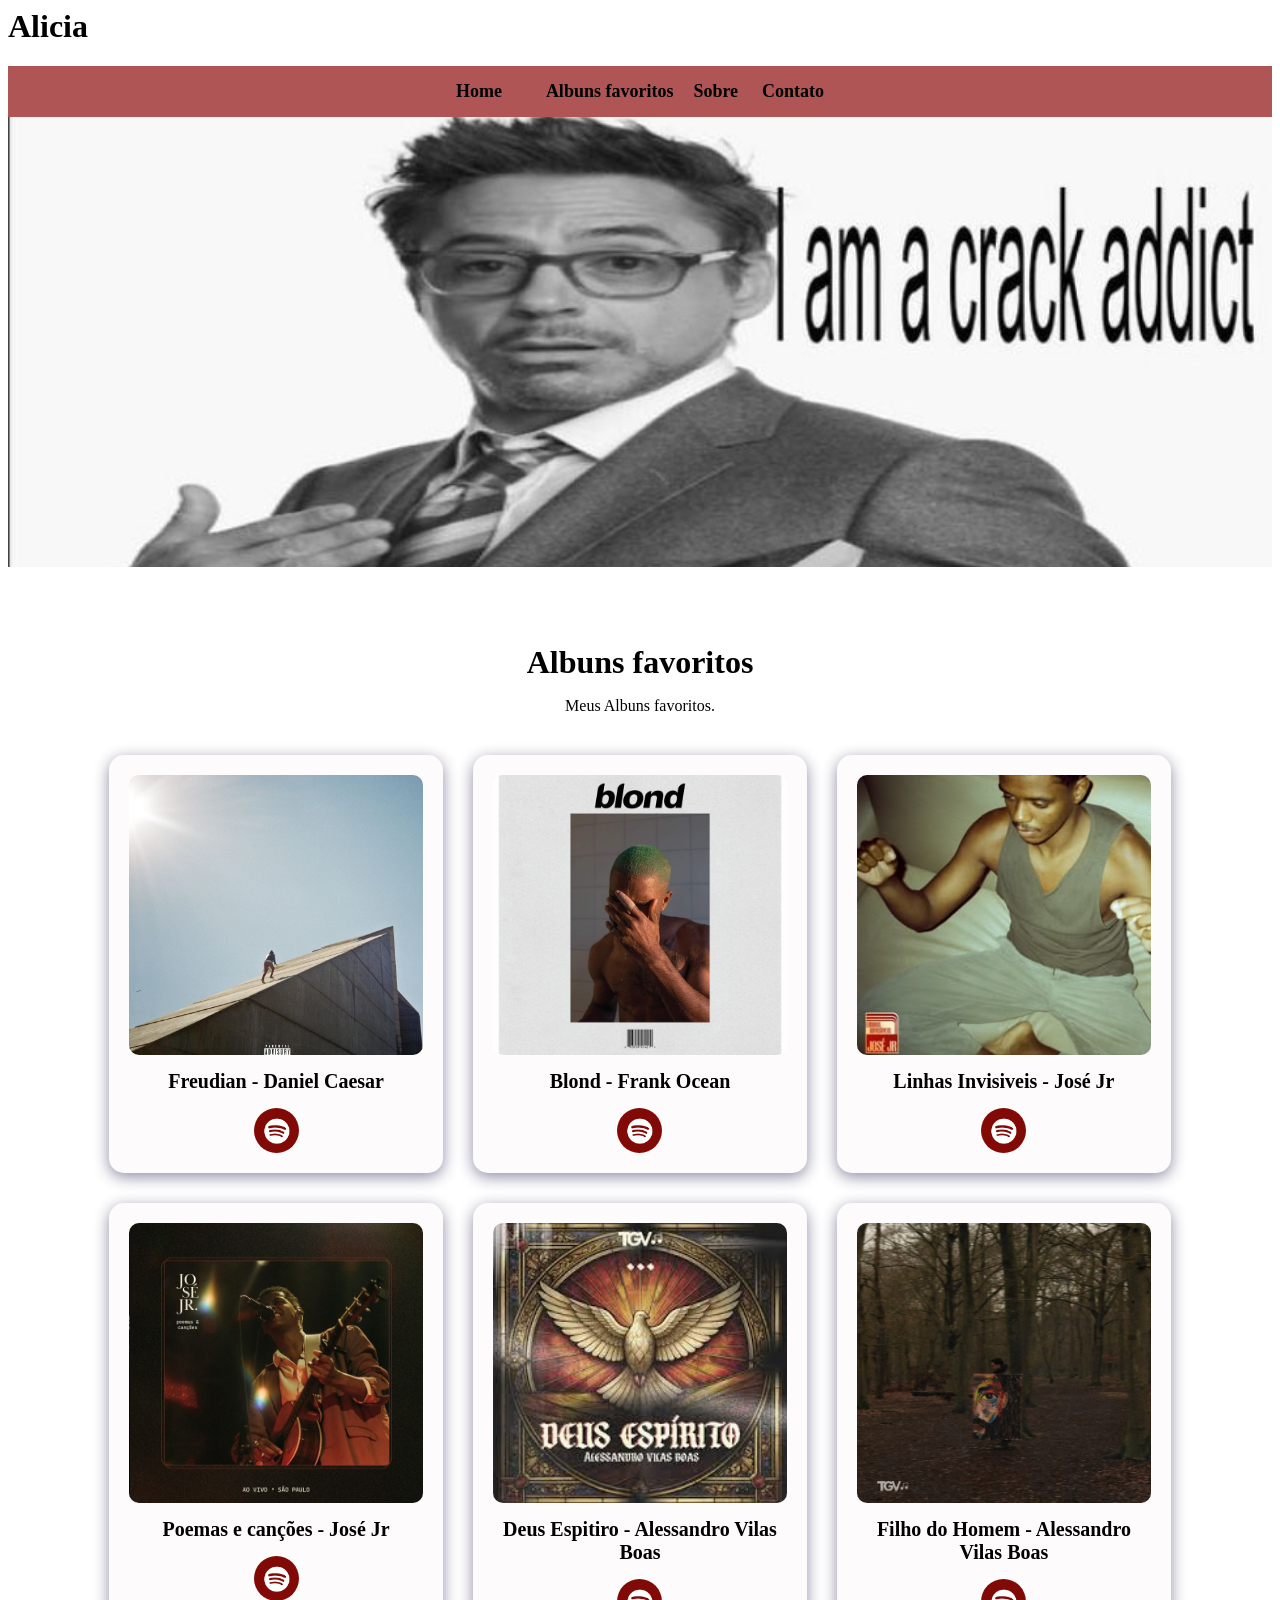
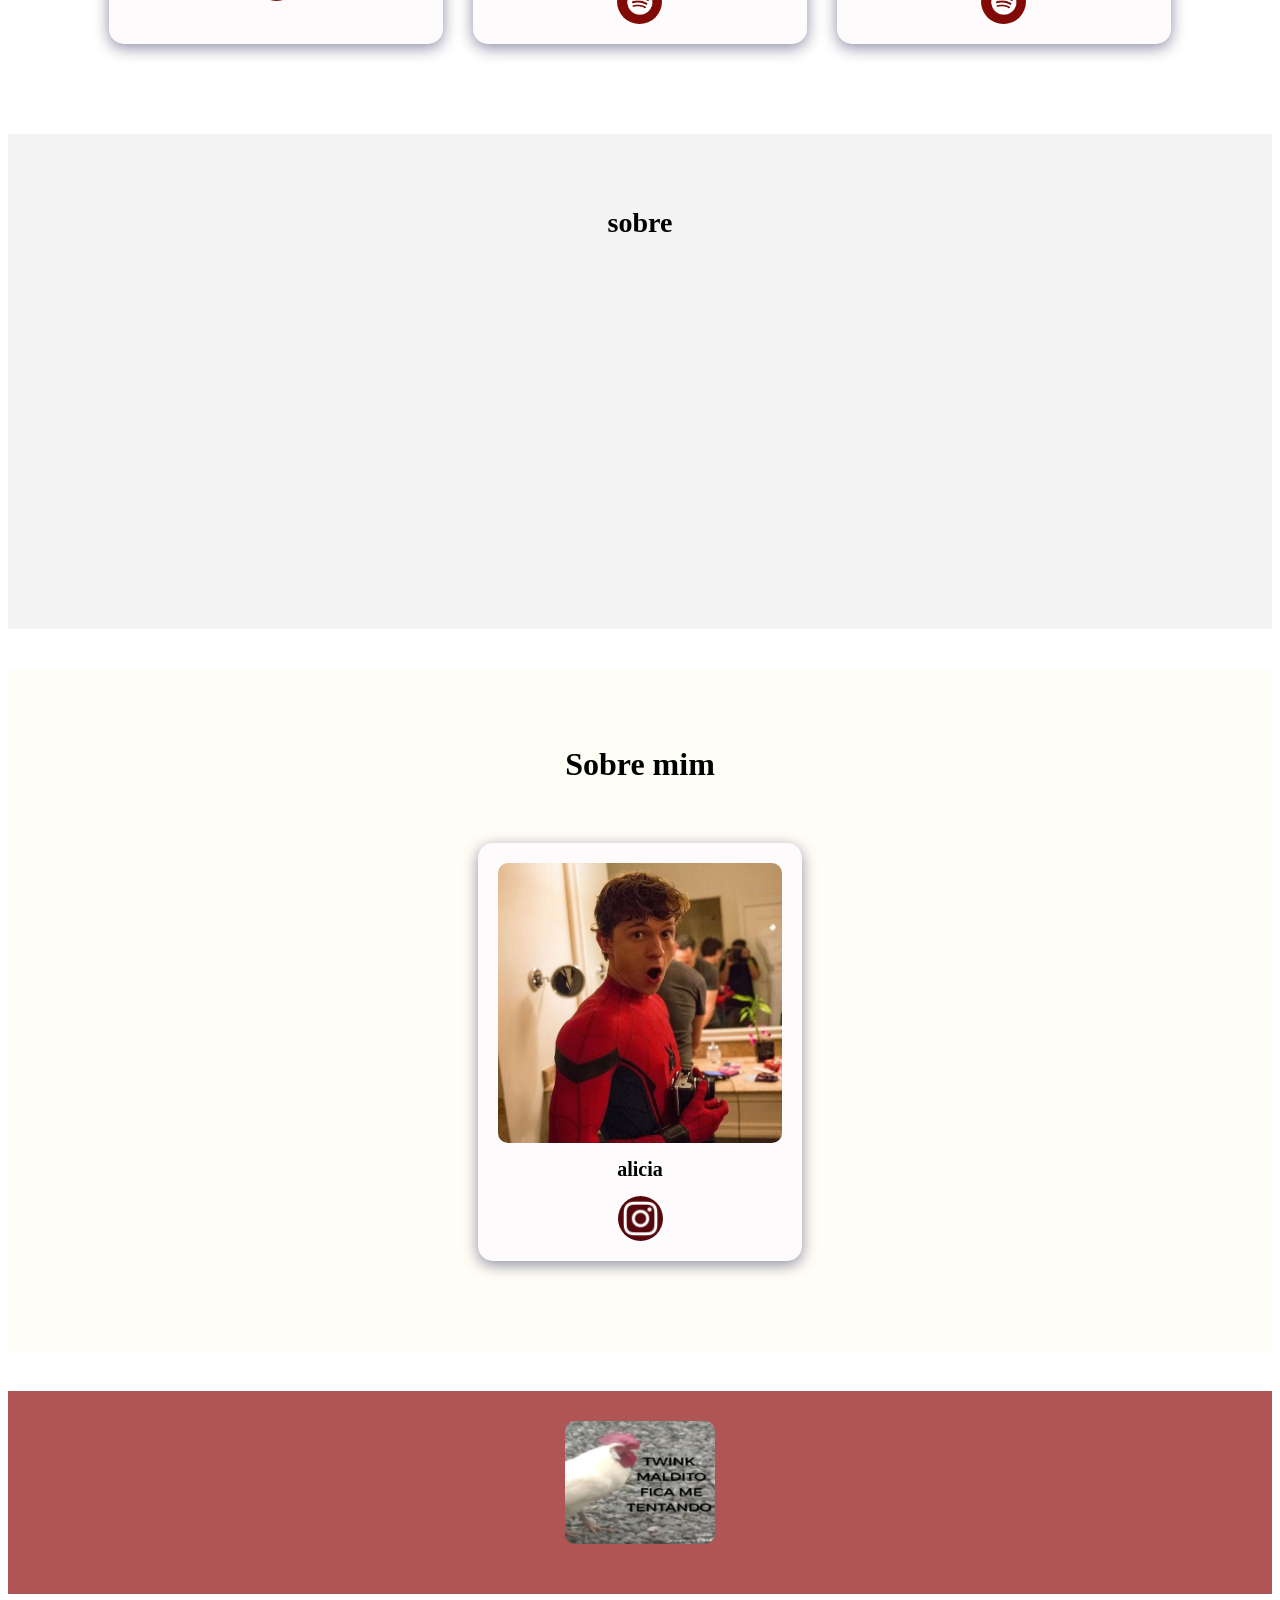
==== index.html @ a222ed8a "Add files via upload" ====
<html lang="pt-br">
<head>
<meta charset="UTF-8">

<meta name="viewport" content="width=device-width, initial-scale=1.0">

<title>Pagina Pessoal</title>
<link rel="stylesheet" href="style.css">
</head>

<body>

<!-- CABEÇALHO -->
<header class="cabecalho-itens">



    <h1 class="titulo_site">Alicia</h1>

    <div class="sociais">
      
    </div>

</header>


<!-- MENU DE NAVEGAÇÃO -->
<nav class="menu-navegacao">
    <ul>
        <li><a href="index.html">Home</a></li>
        <li><a href="albums.html">Albuns favoritos</a></li
        <li><a href="sobre.html">Sobre</a></li>
        <li><a href="contato.html">Contato</a></li>
    </ul>
</nav>


<!-- BANNER -->
<section class="banner1" id="inicio">

    <img class="escola-image" src="tonny.jpg" alt="Banner da Escola">

</section>


<!-- SEÇÃO FILMES -->
<section class="estudante" id="personagens">

    <h1 class="estudante_titulo">Albuns favoritos</h1>

    <p>Meus Albuns favoritos.</p>

    <div class="estudantes_todos">

        <!-- FILME 1 -->
        <div class="estudante-div">

            <img class="estudante-imagem" src="freudian.jpg"
            alt="Kai Smith-Ninjago">

            <h3 class="estudante-nome">Freudian - Daniel Caesar</h3>

            <a href="https://open.spotify.com/intl-pt/album/4E1XUBMTpLO7GpBzUo65Jp?si=m-5Ad_w6R-KQCstLqQDUKQ">
                <img class="estudante-icone" src="spotify.jpg"
                alt="Link para o filme">
            </a>

        </div>


        <!-- FILME 2 -->
        <div class="estudante-div">

            <img class="estudante-imagem" src="blond.jpg"
            alt="Spider Man 2012">

            <h3 class="estudante-nome">Blond - Frank Ocean</h3>

            <a href="https://open.spotify.com/intl-pt/album/3mH6qwIy9crq0I9YQbOuDf?si=lagMJSZDRaGm-bWZTb143w">
                <img class="estudante-icone" src="spotify.jpg"
                alt="Link para o filme">
            </a>

        </div>


        <!-- FILME 3 -->
        <div class="estudante-div">

            <img class="estudante-imagem" src="linhas.invisiveis.jpg"
            alt="maka albarn">

            <h3 class="estudante-nome">Linhas Invisiveis - José Jr</h3>

            <a href="https://open.spotify.com/intl-pt/album/1lWGSHPcrI25mWXbdVgjYH?si=IkUDzQogQUapWYHhggf0xg">
                <img class="estudante-icone" src="spotify.jpg"
                alt="Link para a personagem">
            </a>

        </div>


        <!-- FILME 4 -->
        <div class="estudante-div">

            <img class="estudante-imagem" src="poemas e cançoes.png"
            alt="Coraline">

            <h3 class="estudante-nome">Poemas e canções - José Jr</h3>

            <a href="https://open.spotify.com/intl-pt/album/5moqvRtU4eEuAN106rOLYd?si=L_GnxnhCTcyrNtCUz629WA">
                <img class="estudante-icone" src="spotify.jpg"
                alt="Link para o personagem">
            </a>

        </div>


        <!-- FILME 5 -->
        <div class="estudante-div">

            <img class="estudante-imagem" src="images.jpeg"
            alt="Piratas do Caribe">

            <h3 class="estudante-nome">Deus Espitiro - Alessandro Vilas Boas</h3>

            <a href="https://open.spotify.com/intl-pt/album/538miPnCP8MFBx9YgVoMnM?si=lz-jSGSRRkCXgTEt18aLiQ">
                <img class="estudante-icone" src="spotify.jpg"
                alt="Link para o filme">
            </a>

        </div>


        <!-- FILME 6 -->
        <div class="estudante-div">

            <img class="estudante-imagem" src="Deusdepaz.jpg"
            alt="Valente">

            <h3 class="estudante-nome">Filho do Homem - Alessandro Vilas Boas</h3>

            <a href="https://open.spotify.com/intl-pt/album/6Jpo32Eydd58JyX8HzA0b1?si=EepWbcQ2R8Gc-hyE-u4Zsw">
                <img class="estudante-icone" src="spotify.jpg"
                alt="Link para o filme">
            </a>

        </div>

    </div>

</section>


<!-- VÍDEO -->
<section class="container-video">

    <h2 class="titulo-video">sobre</h2>

    <iframe
    width="560"
    height="315"
    src="https://www.youtube.com/embed/6SiTeQzFNY0"
    title="YouTube video player"
    frameborder="0"
    allow="accelerometer; autoplay; clipboard-write; encrypted-media; gyroscope; picture-in-picture; web-share"
    referrerpolicy="strict-origin-when-cross-origin"
    allowfullscreen>
</iframe>

</section>


<!-- SEÇÃO SOBRE -->
<section class="estudante" id="sobre" style="display: flex; flex-direction: column; align-items: center; justify-content: center; text-align: center; margin: 40px auto;">

    <h1 class="estudante_titulo" style="margin-bottom: 20px;">Sobre mim</h1>

    <div class="estudantes_todos" style="display: flex; justify-content: center; width: 100%;">

        <div class="estudante-div">

            <img class="estudante-imagem" src="tom.jpg" alt="lilica">

            <h3 class="estudante-nome">alicia</h3>

            <a href="https://www.instagram.com/aliciaxrt_?igsi=d2F4dWgxZmQ2b3My">
                <img class="estudante-icone" src="inta.jpg" alt="Instagram">
            </a>

        </div>

    </div>


</section>


<!-- RODAPÉ -->
<footer class="escola" id="contato">

    <img class="logo_rodape" src="twink.jpg"
    alt="Logo da Escola">

    <h2 class="escola-título">
        <a class="link" href=""></a>
    </h2>

    <p></p>

</footer>

</body>
</html>
---- style.css ----
.menu-navegacao {
    background-color: #af5555;
    padding: 15px;
    text-align: center;
}

.menu-navegacao ul {
    list-style: none;
    margin: 0;
    padding: 0;
}

.menu-navegacao li {
    display: inline-block;
    margin: 0 20px;
}

.menu-navegacao a {
    color: rgb(0, 0, 0);
    text-decoration: none;
    font-size: 18px;
    font-weight: bold;
    transition: 0.3s;
}

.menu-navegacao a:hover {
    color: #fffde9;
}



.banner1 {
    width: 100%;
    text-align: center;
    overflow: hidden;
}

.banner1 img {
    width: 100%;
    max-height: 450px;
    object-fit: cover;
}


.estudante {
    padding: 50px 8%;
    text-align: center;
}

.estudante_titulo {
    font-size: 32px;
    margin-bottom: 10px;
}


/* Grade dos filmes */

.estudantes_todos {
    display: grid;
    grid-template-columns: repeat(3, 1fr);
    gap: 30px;
    max-width: 1100px;
    margin: 40px auto;
}



.estudante-div {
    background-color: #fdfbfb;
    border-radius: 15px;
    padding: 20px;
    box-shadow: 0 4px 15px rgba(20, 14, 66, 0.473);
    transition: 0.3s;
}

.estudante-div:hover {
    transform: translateY(-8px);
    box-shadow: 0 8px 20px rgba(14, 21, 54, 0.603);
}


.estudante-imagem {
    width: 100%;
    height: 280px;
    object-fit: cover;
    border-radius: 10px;
}



.estudante-nome {
    font-size: 20px;
    margin: 15px 0;
}


/* Ícone/link */

.estudante-icone {
    width: 45px;
    height: 45px;
    object-fit: cover;
    border-radius: 50%;
    transition: 0.3s;
}

.estudante-icone:hover {
    transform: scale(1.15);
}

.container-video {
    padding: 50px 20px;
    text-align: center;
    background-color: #f3f3f3;
}

.titulo-video {
    font-size: 28px;
    margin-bottom: 25px;
}

.container-video iframe {
    max-width: 100%;
    border-radius: 15px;
}


/* =========================================
   SEÇÃO SOBRE
========================================= */

#sobre {
    background-color: #fffef6;
}


/* =========================================
   RODAPÉ
========================================= */

.escola {
    text-align: center;
    padding: 30px;
    background-color: #af5555;
    color: rgb(174, 83, 83);
}

.logo_rodape {
    max-width: 150px;
    border-radius: 10px;
}


/* =========================================
   RESPONSIVIDADE
   Para celulares
========================================= */

@media (max-width: 800px) {

    .estudantes_todos {
        grid-template-columns: repeat(2, 1fr);
    }

    .menu-navegacao li {
        margin: 8px;
    }

}


@media (max-width: 500px) {

    .estudantes_todos {
        grid-template-columns: 1fr;
    }

    .menu-navegacao li {
        display: block;
        margin: 12px;
    }

    .estudante {
        padding: 40px 20px;
    }

}
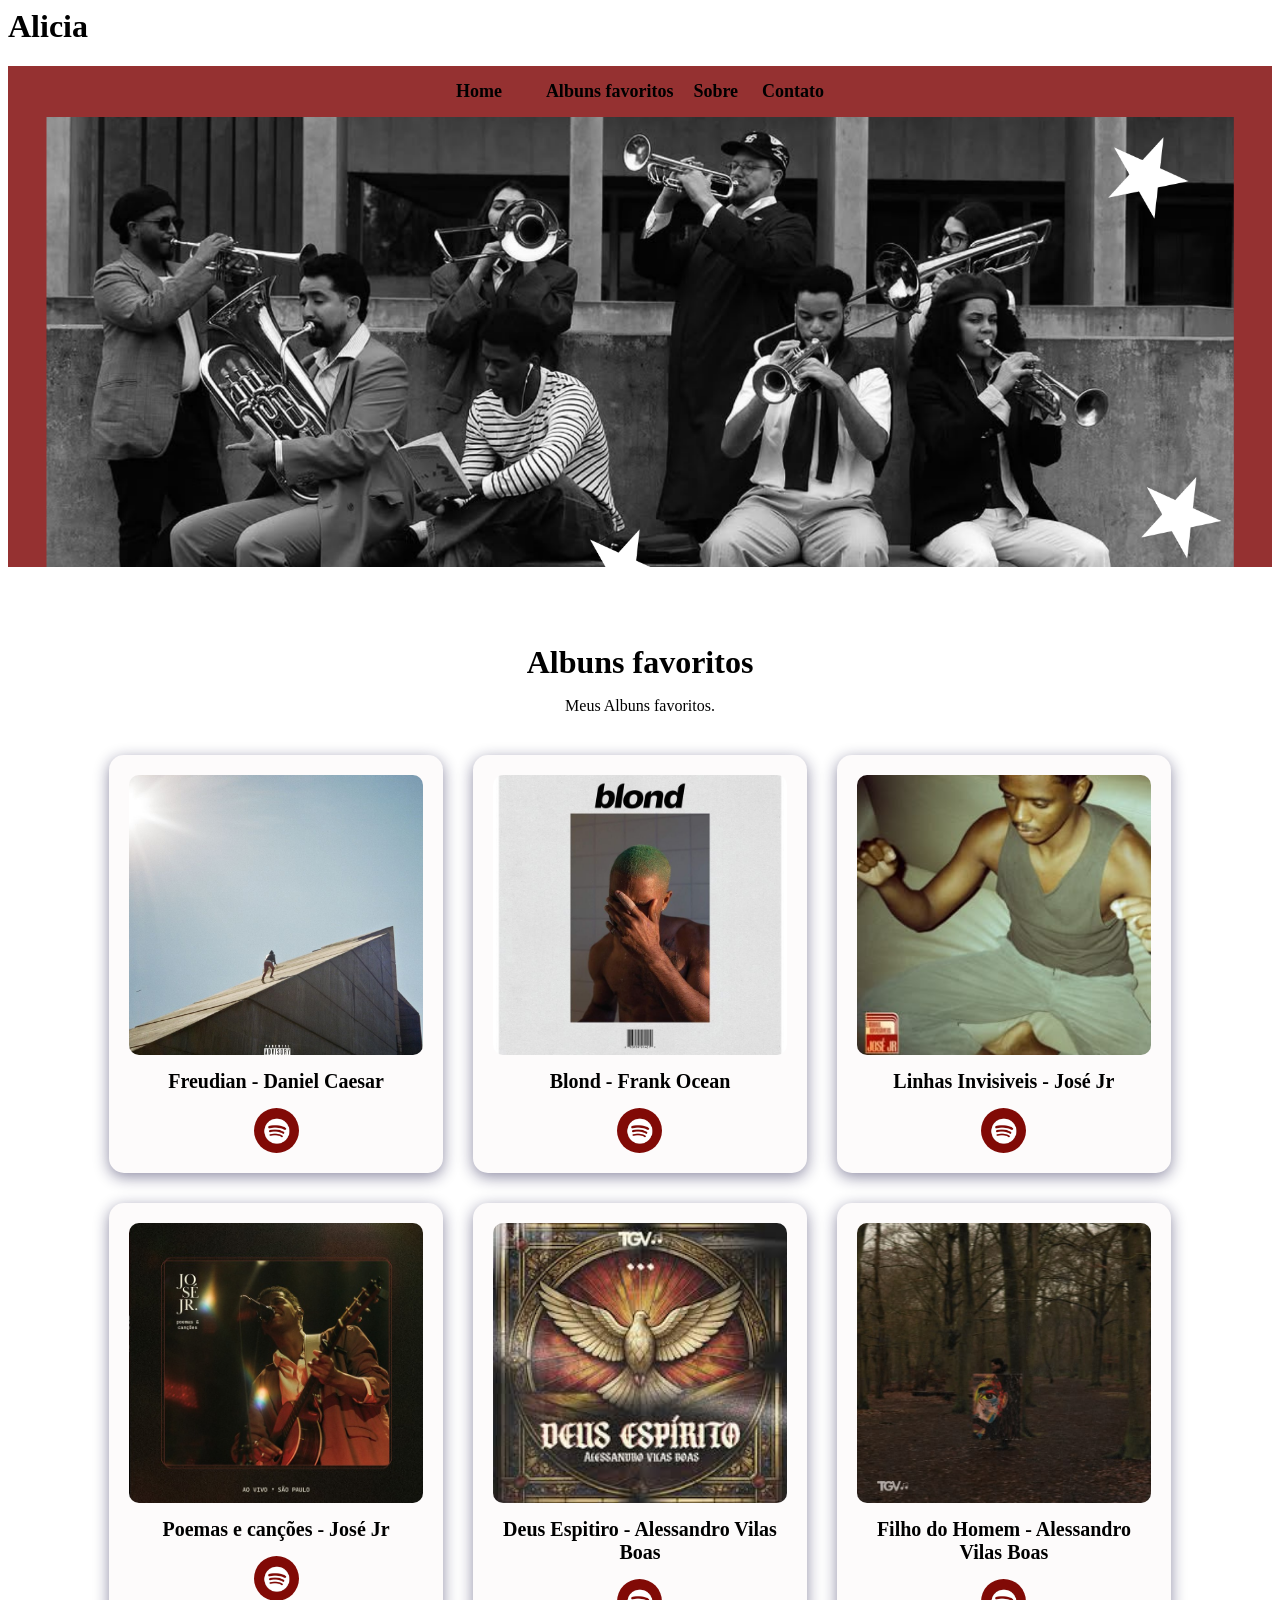
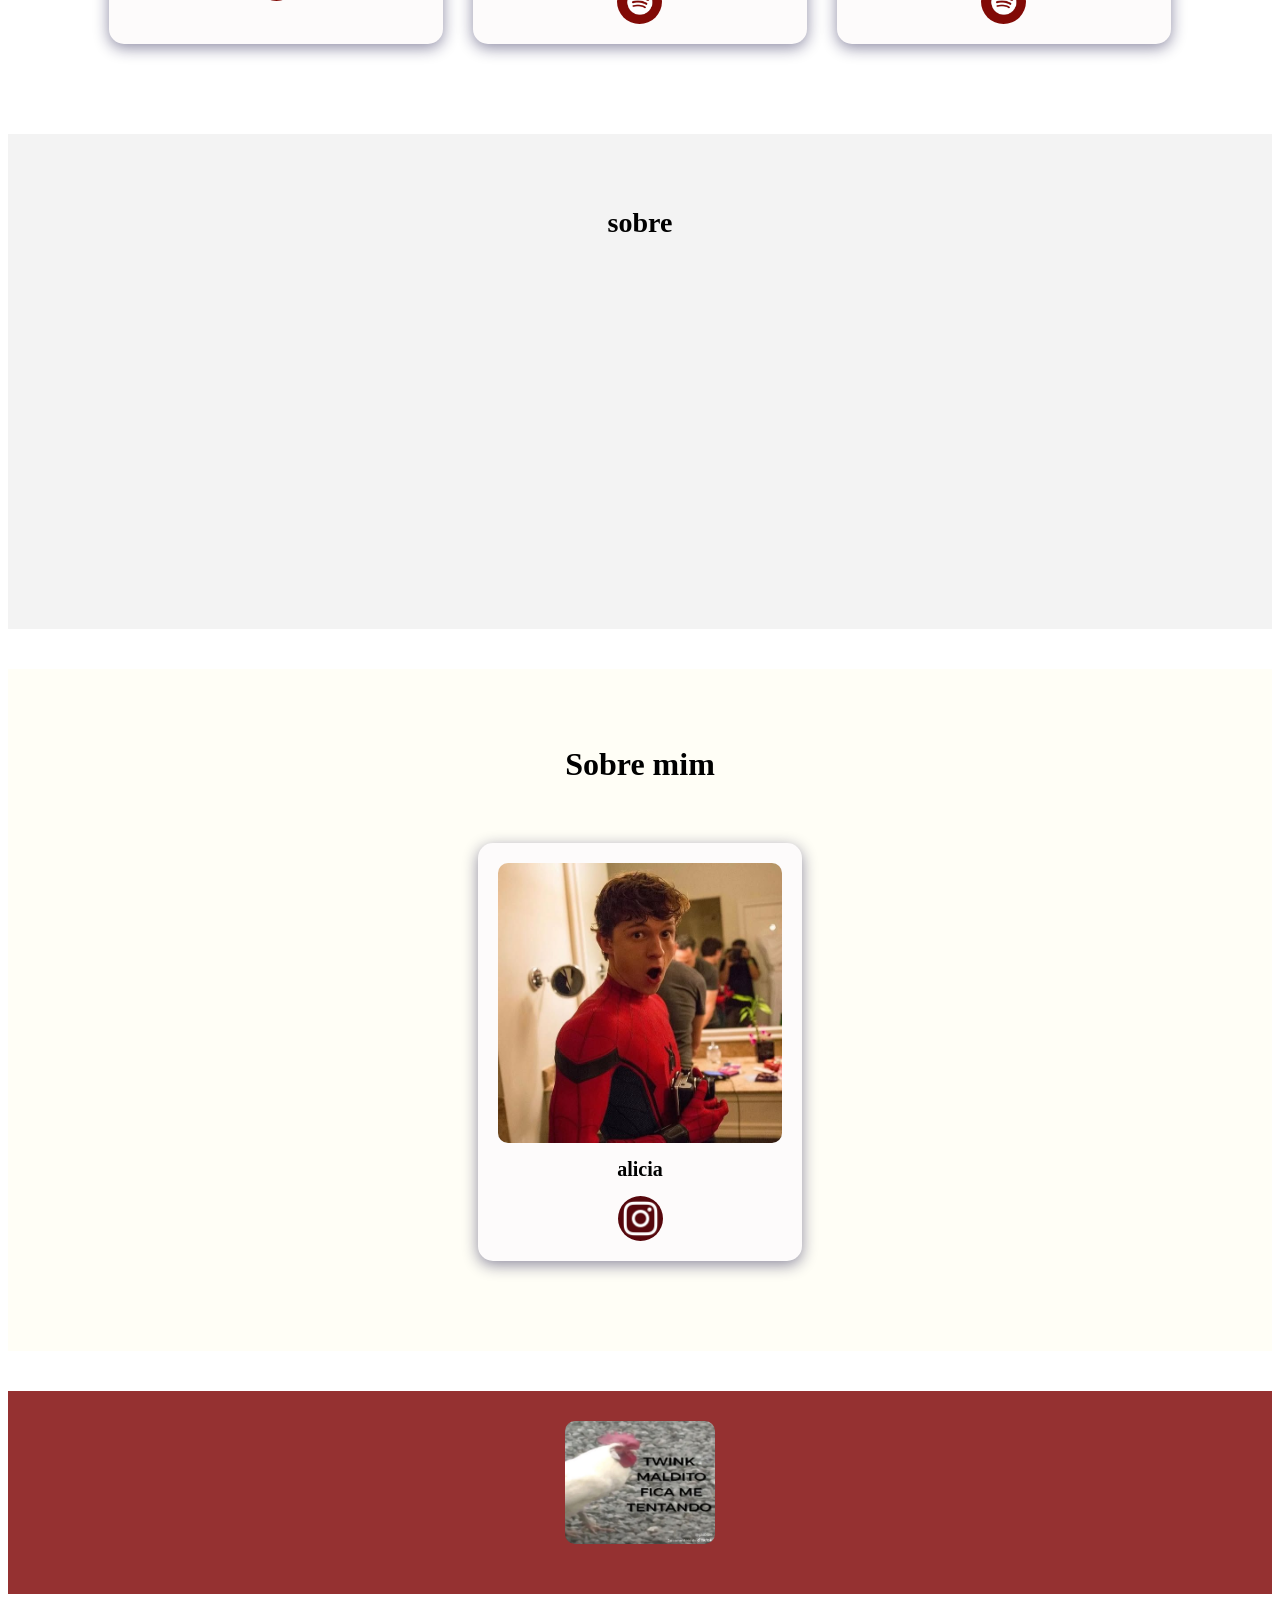
==== commit 8a92812f: "02" ====
--- a/index.html
+++ b/index.html
@@ -38,7 +38,7 @@
 <!-- BANNER -->
 <section class="banner1" id="inicio">
 
-    <img class="escola-image" src="tonny.jpg" alt="Banner da Escola">
+    <img class="escola-image" src="banner.png" alt="Banner da Escola">
 
 </section>
 
--- a/style.css
+++ b/style.css
@@ -1,5 +1,5 @@
 .menu-navegacao {
-    background-color: #af5555;
+    background-color: #953131;
     padding: 15px;
     text-align: center;
 }
@@ -141,8 +141,8 @@
 .escola {
     text-align: center;
     padding: 30px;
-    background-color: #af5555;
-    color: rgb(174, 83, 83);
+    background-color: #953131;
+    color: rgb(141, 43, 43);
 }
 
 .logo_rodape {
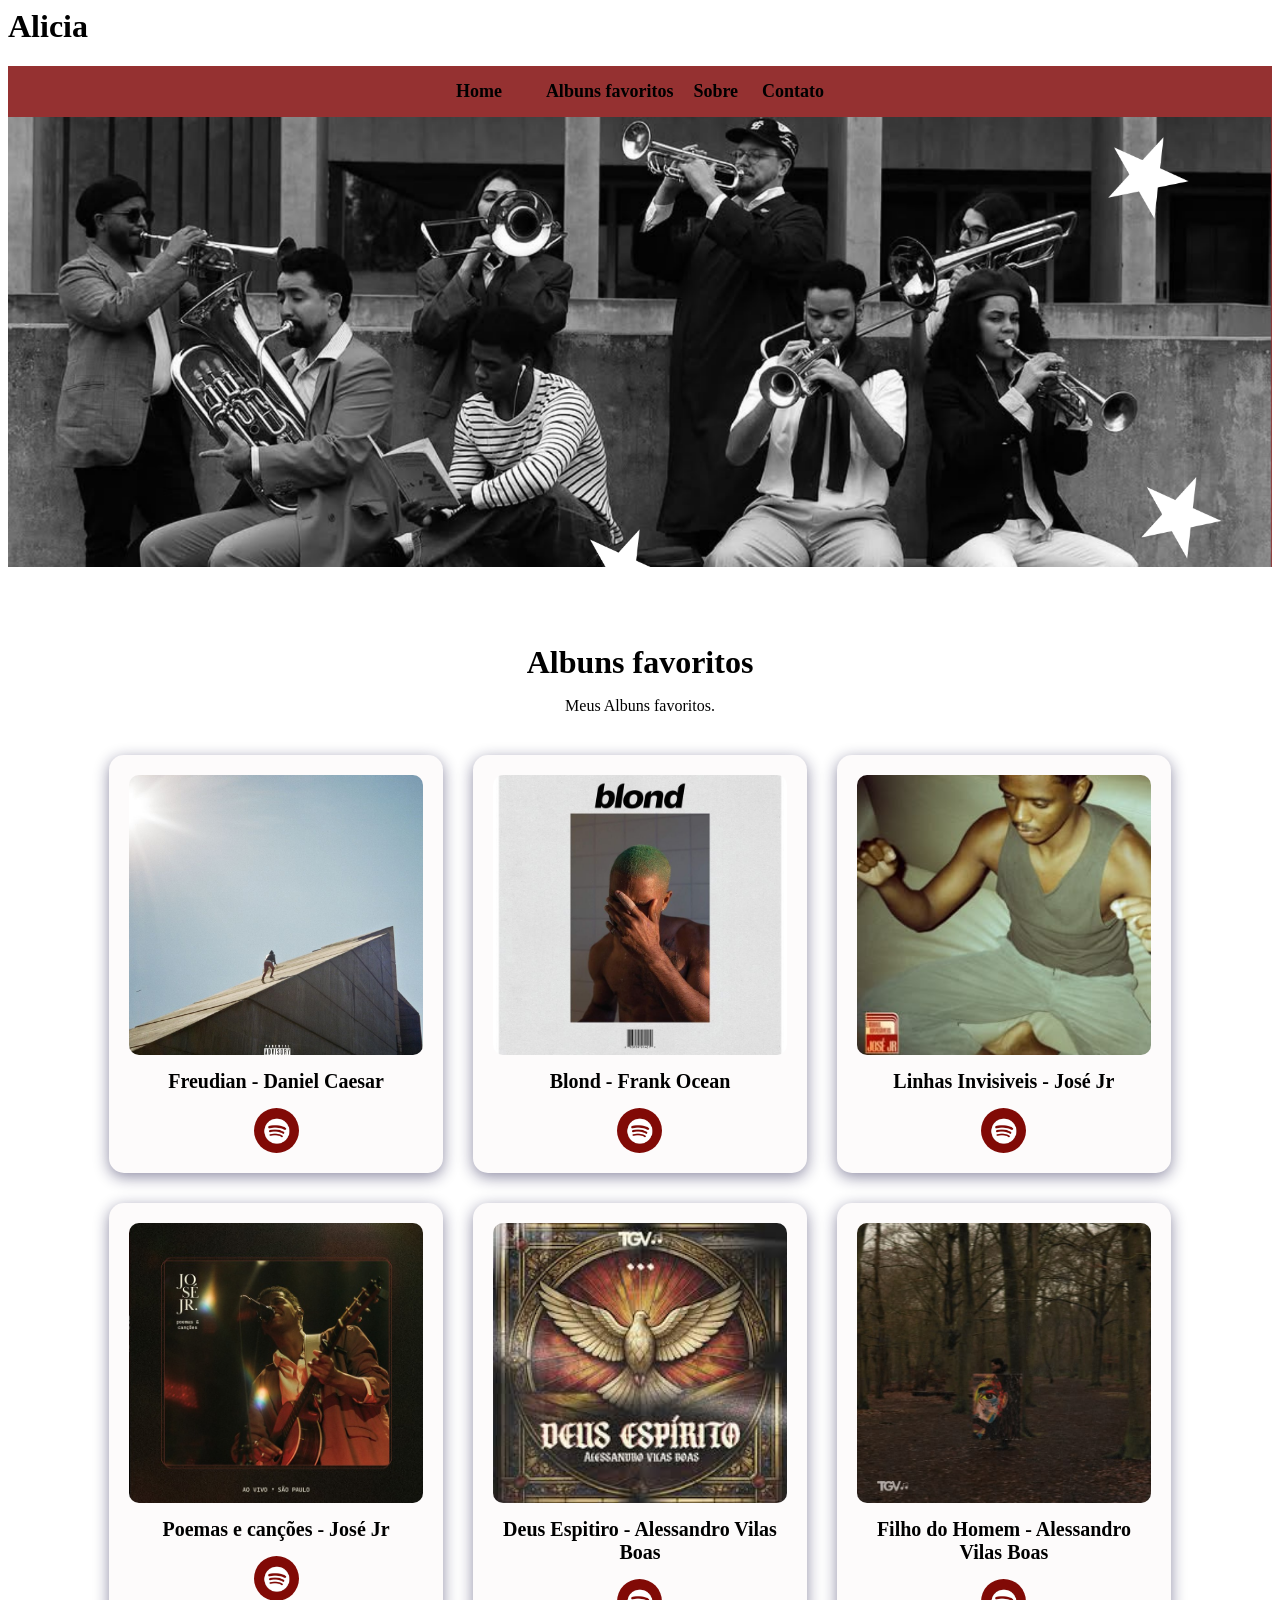
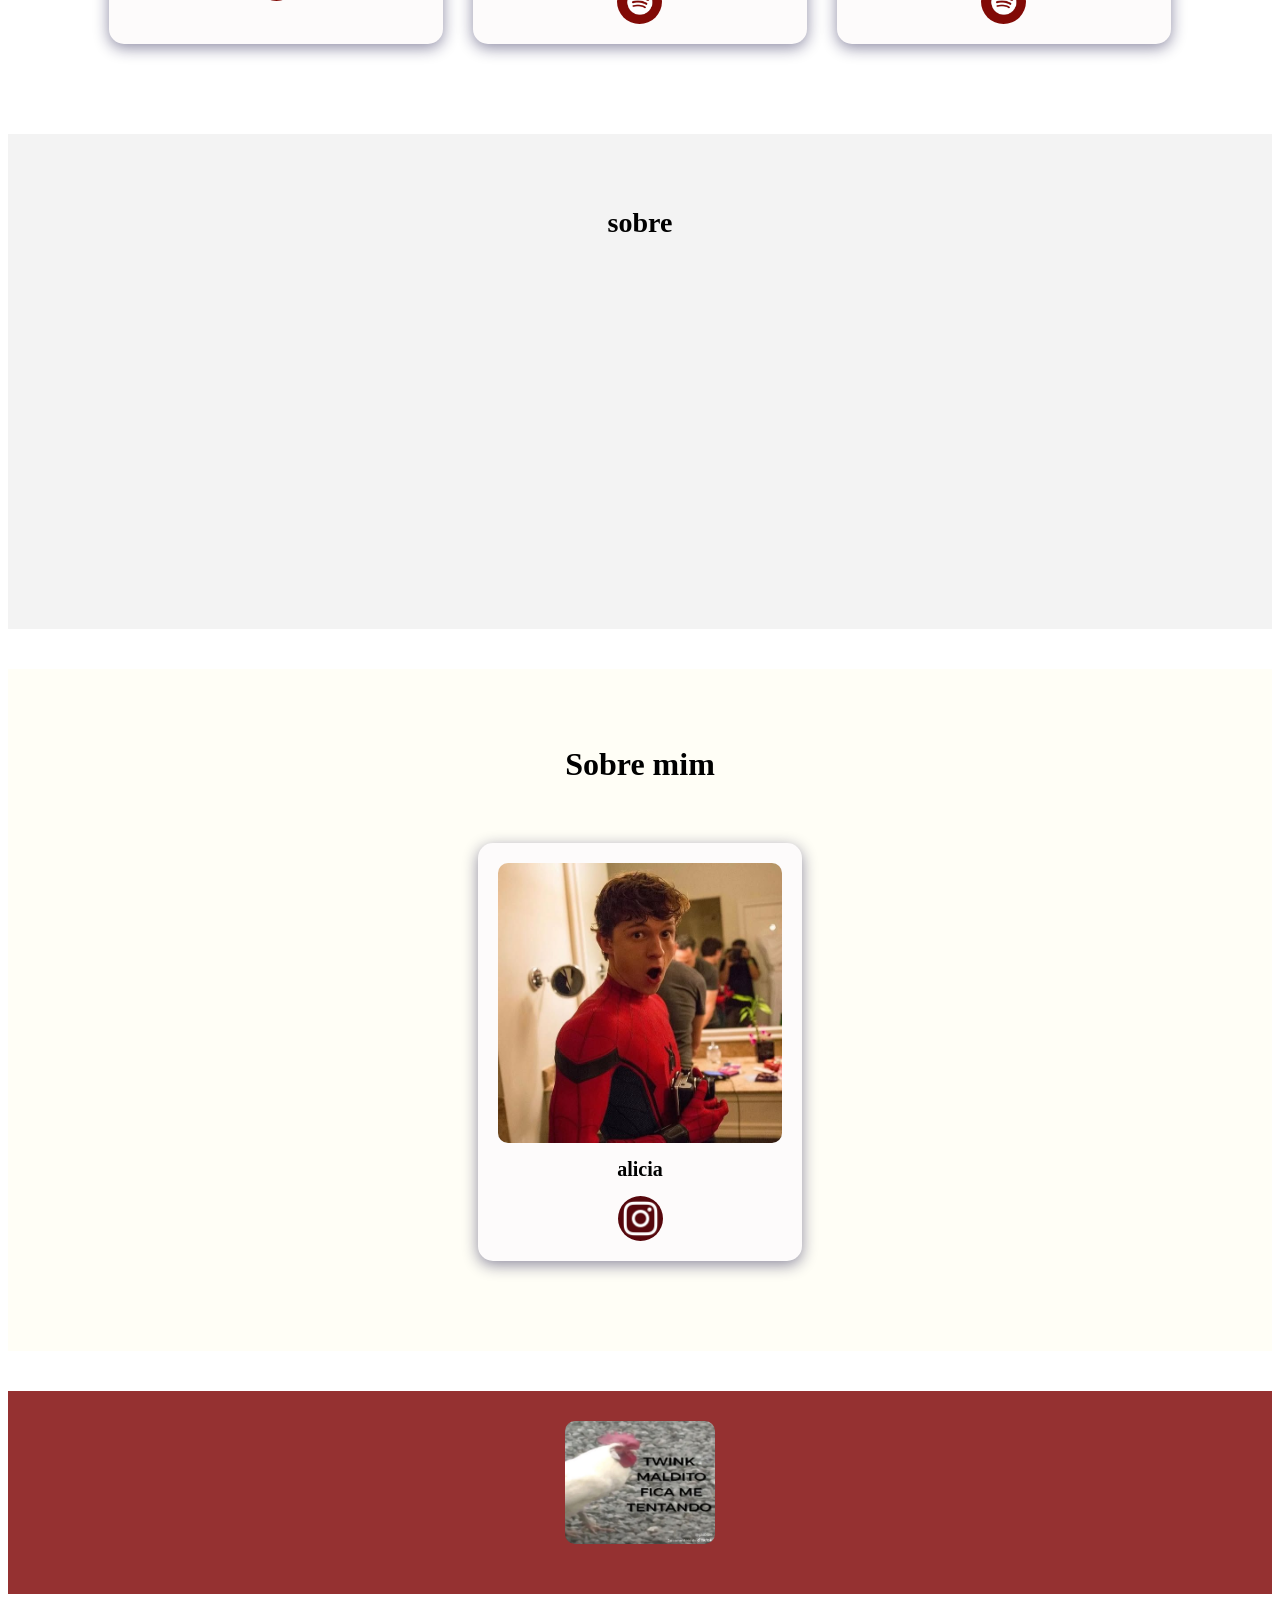
==== commit 8364dc64: "03" ====
--- a/index.html
+++ b/index.html
@@ -38,7 +38,7 @@
 <!-- BANNER -->
 <section class="banner1" id="inicio">
 
-    <img class="escola-image" src="banner.png" alt="Banner da Escola">
+    <img class="escola-image" src="como eu fiz (1).png" alt="Banner da Escola">
 
 </section>
 
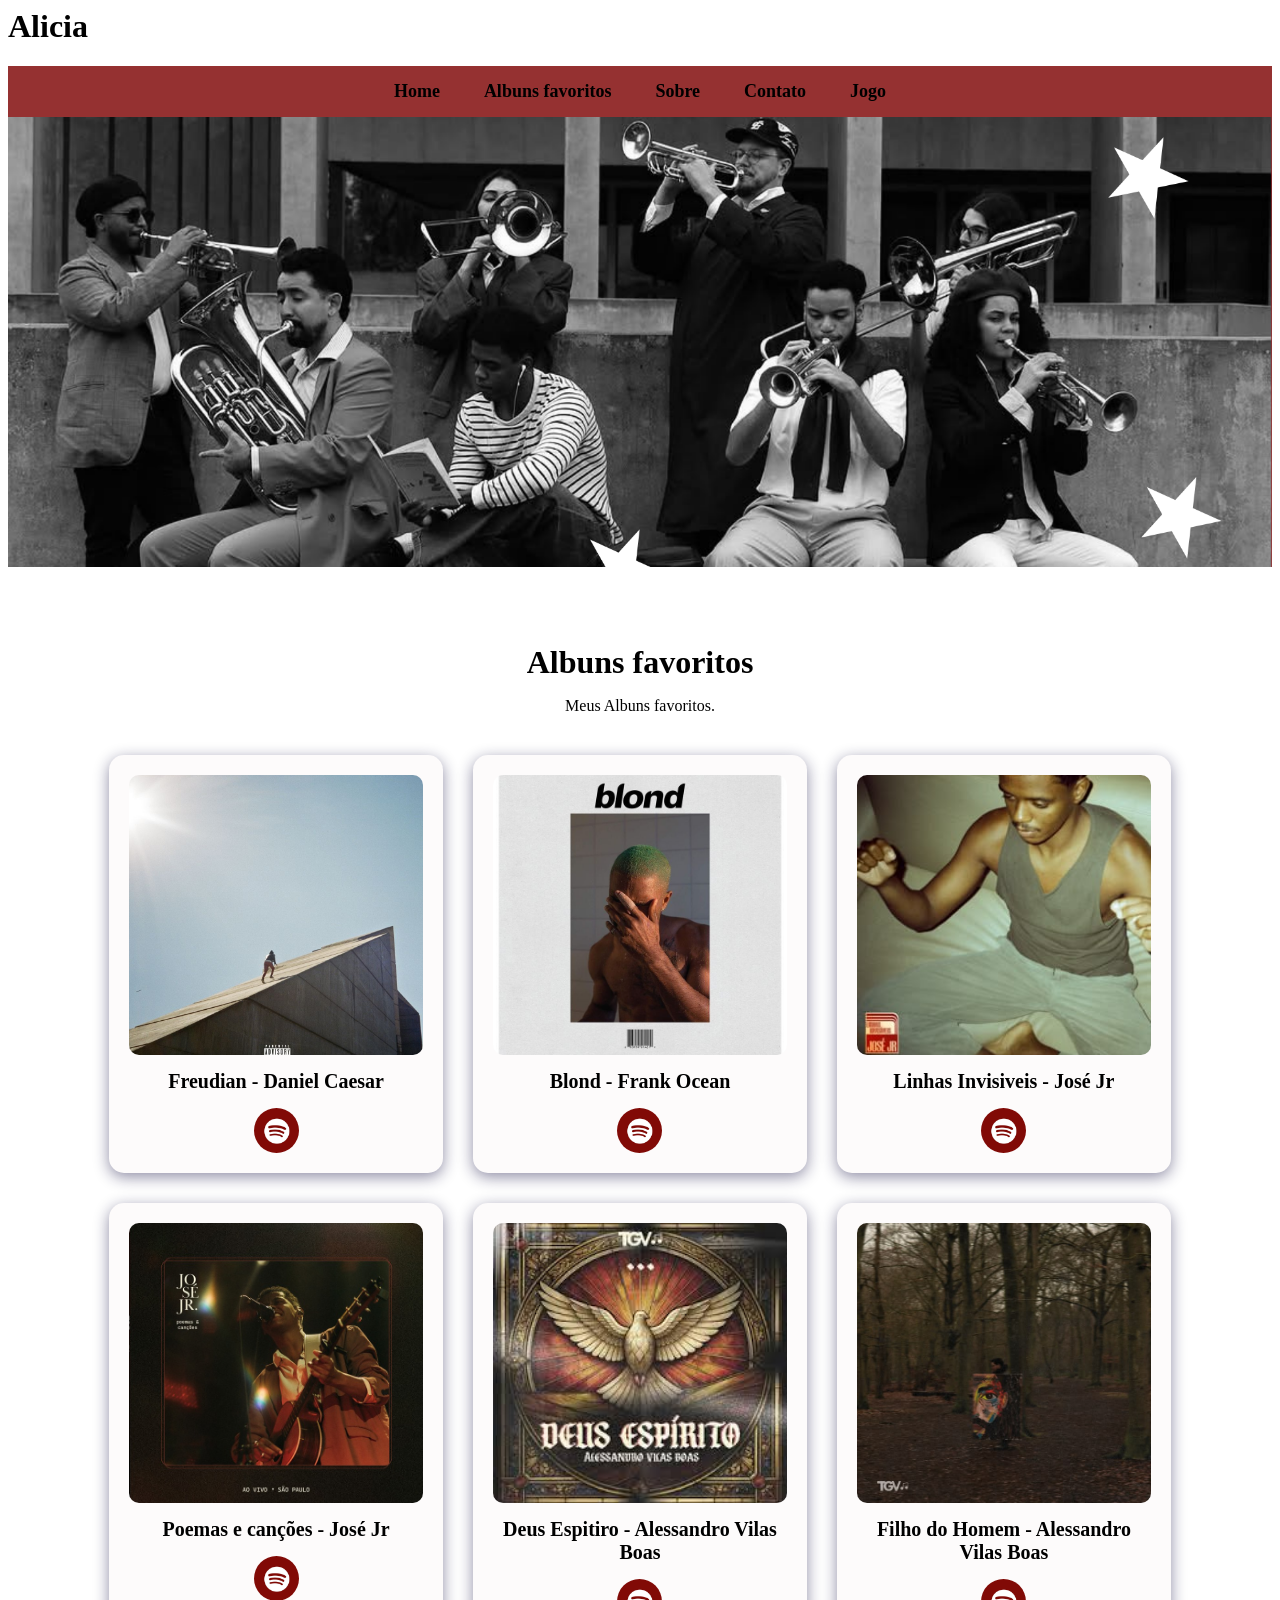
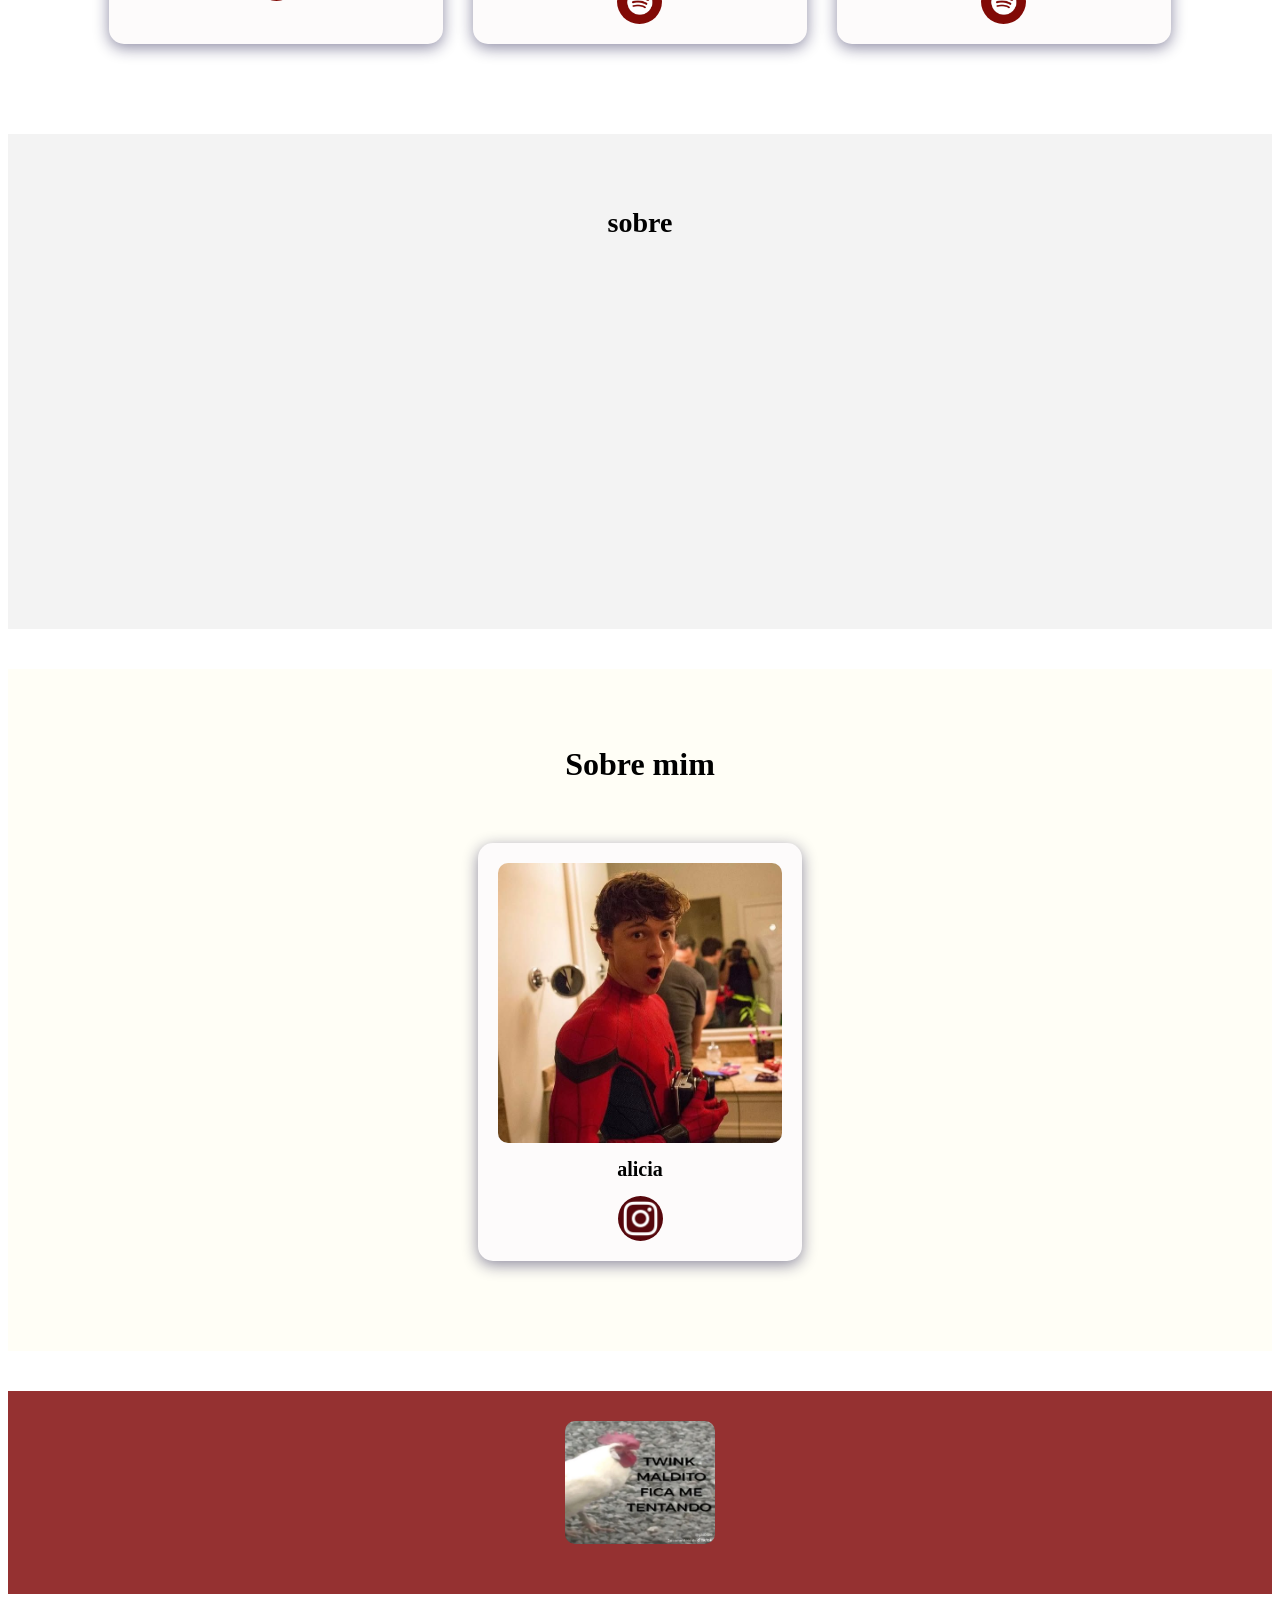
==== commit abb495d7: "5" ====
--- a/index.html
+++ b/index.html
@@ -28,9 +28,10 @@
 <nav class="menu-navegacao">
     <ul>
         <li><a href="index.html">Home</a></li>
-        <li><a href="albums.html">Albuns favoritos</a></li
+        <li><a href="albums.html">Albuns favoritos</a></li>
         <li><a href="sobre.html">Sobre</a></li>
         <li><a href="contato.html">Contato</a></li>
+        <li><a href="jogo.html">Jogo</a></li>
     </ul>
 </nav>
 
--- a/style.css
+++ b/style.css
@@ -184,4 +184,88 @@
         padding: 40px 20px;
     }
 
-}+}
+/* Container do Jogo na sua página */
+.jogo-container {
+    display: flex;
+    flex-direction: column;
+    align-items: center;
+    justify-content: center;
+    padding: 20px;
+    font-family: 'Courier New', Courier, monospace;
+    background-color: #f7f7f7;
+}
+
+/* Envoltório do jogo para gerenciar o modo tela cheia e sobreposição */
+.jogo-wrapper {
+    position: relative;
+    width: 100%;
+    max-width: 600px;
+    background-color: #fff;
+    border: 1px solid #e0e0e0;
+    overflow: hidden;
+}
+
+/* Canvas do jogo */
+#canvasJogo {
+    display: block;
+    width: 100%;
+    height: auto;
+    background-color: #fff;
+}
+
+/* Tela de informações (Start/Game Over) */
+.tela-info {
+    position: absolute;
+    top: 0;
+    left: 0;
+    width: 100%;
+    height: 100%;
+    display: flex;
+    align-items: center;
+    justify-content: center;
+    background-color: rgba(255, 255, 255, 0.7);
+    color: #535353;
+    font-size: 16px;
+    font-weight: bold;
+    text-align: center;
+    z-index: 10;
+    pointer-events: none; /* Permite clicar através se necessário */
+}
+
+/* Botão de Tela Cheia e Controles */
+.jogo-controles {
+    margin-top: 15px;
+}
+
+.btn-jogo {
+    background-color: #535353;
+    color: white;
+    border: none;
+    padding: 10px 20px;
+    font-size: 14px;
+    font-family: inherit;
+    cursor: pointer;
+    border-radius: 4px;
+    transition: background-color 0.2s;
+}
+
+.btn-jogo:hover {
+    background-color: #333;
+}
+
+/* Ajustes específicos para quando estiver em Tela Cheia */
+.jogo-wrapper:fullscreen {
+    width: 100vw;
+    max-width: none;
+    height: 100vh;
+    display: flex;
+    align-items: center;
+    justify-content: center;
+    background-color: #fff;
+}
+
+.jogo-wrapper:fullscreen #canvasJogo {
+    width: 100%;
+    max-width: 800px; /* Limita para não distorcer demais em telas gigantes */
+}
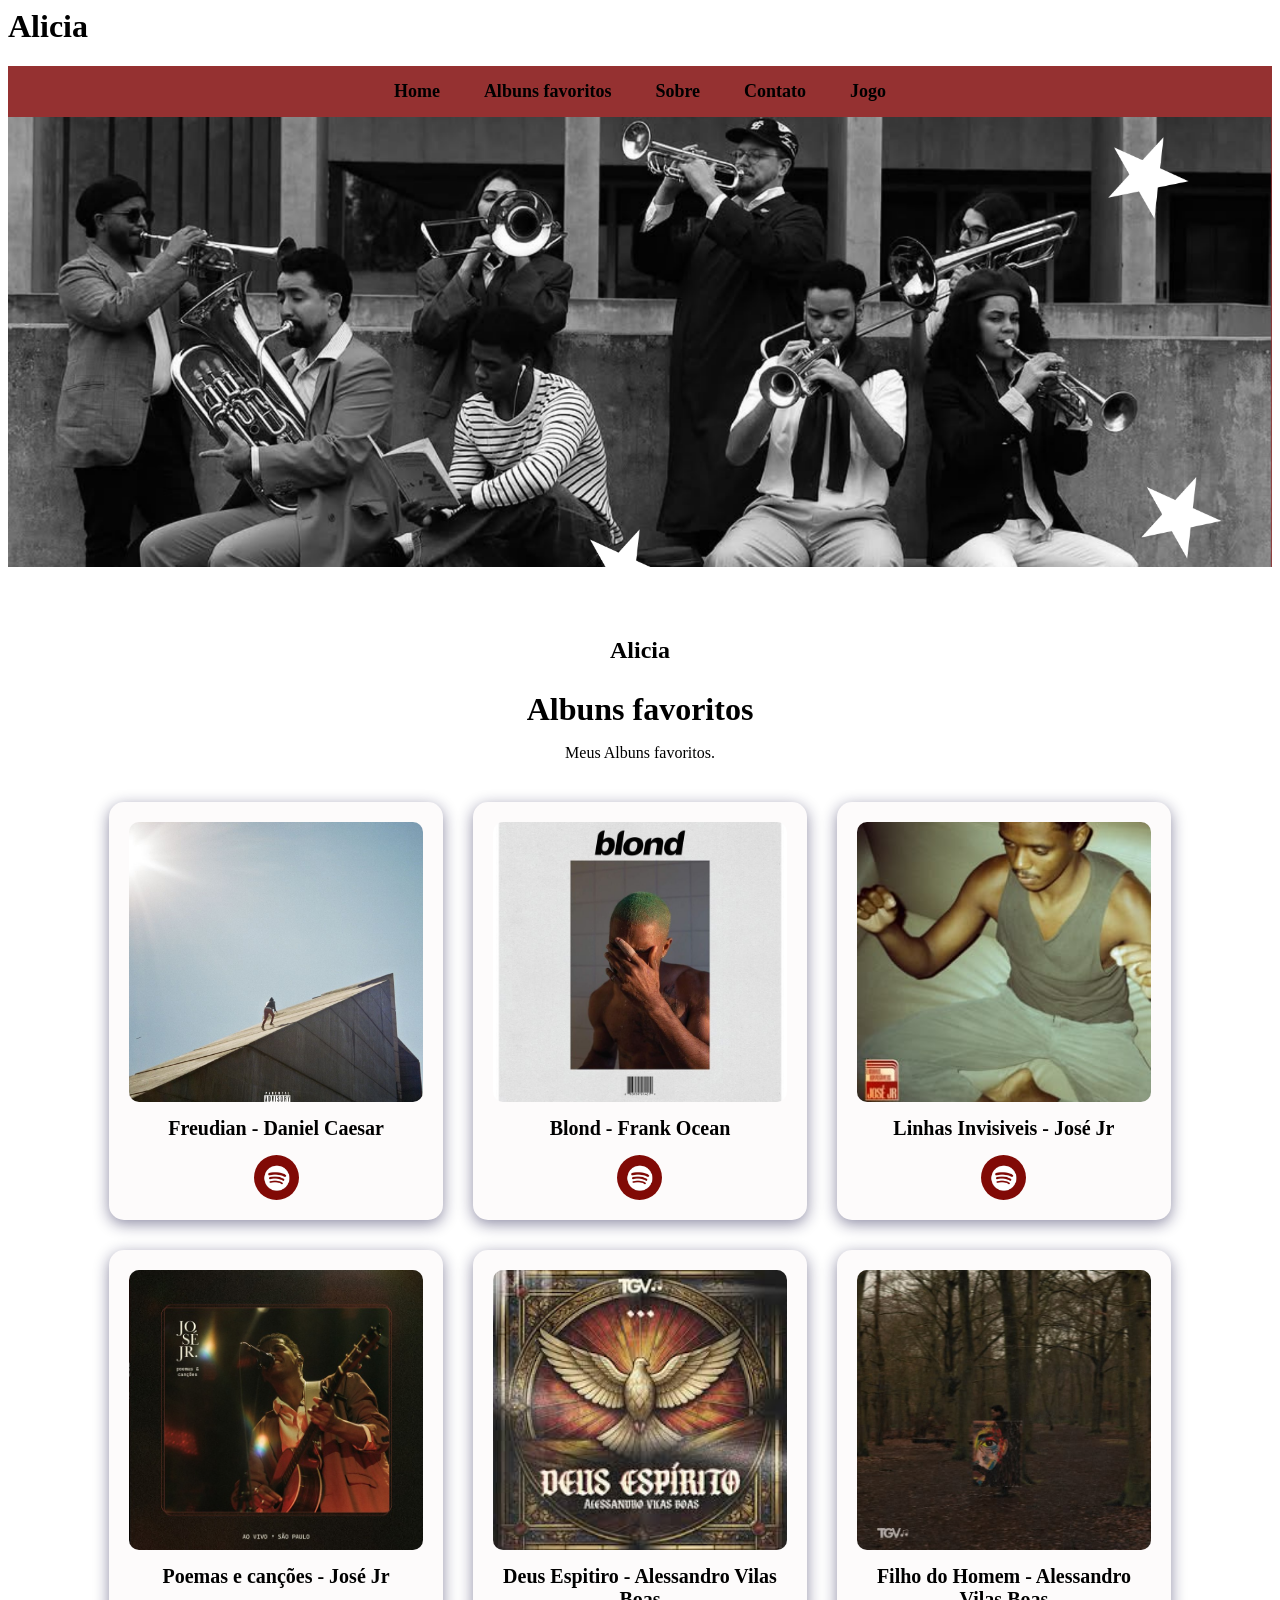
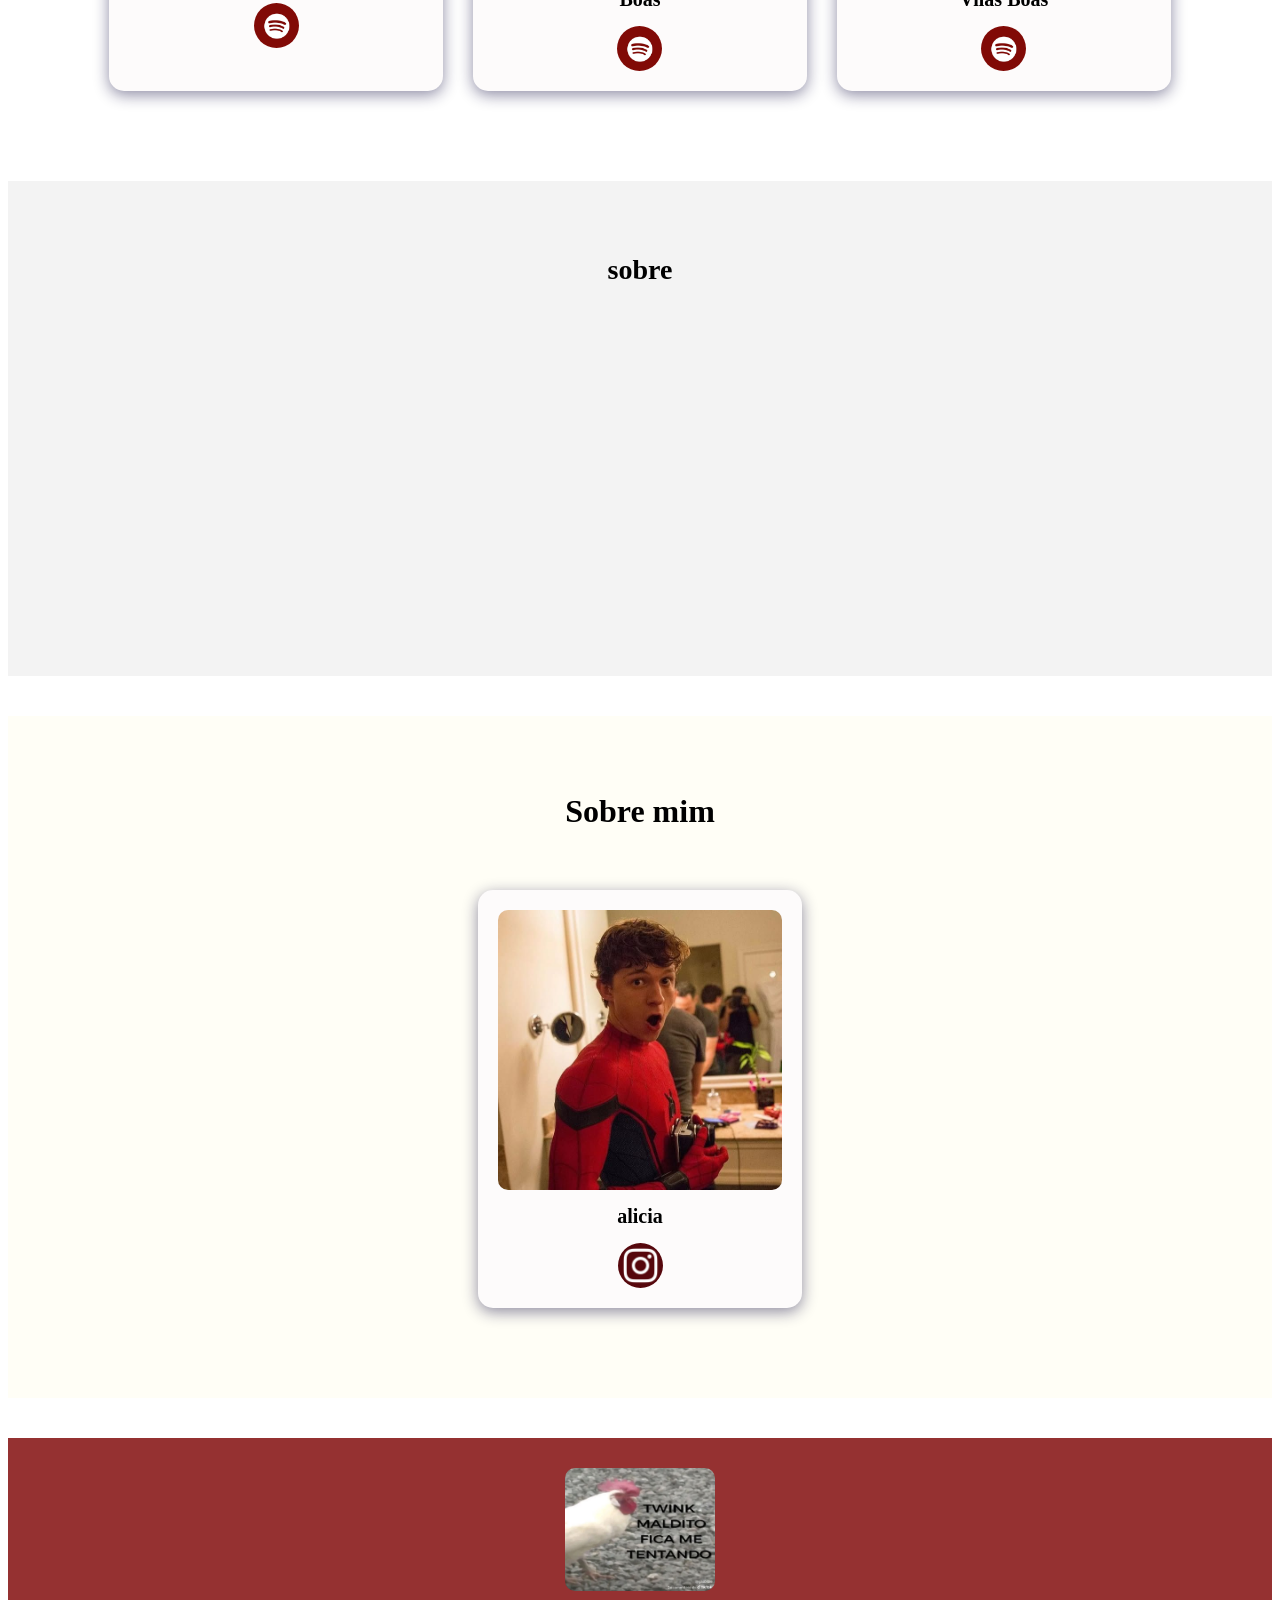
==== commit 26b48cc6: "6" ====
--- a/index.html
+++ b/index.html
@@ -47,6 +47,9 @@
 <!-- SEÇÃO FILMES -->
 <section class="estudante" id="personagens">
 
+     <h1 class="titulo_site">Alicia</h1>
+
+
     <h1 class="estudante_titulo">Albuns favoritos</h1>
 
     <p>Meus Albuns favoritos.</p>
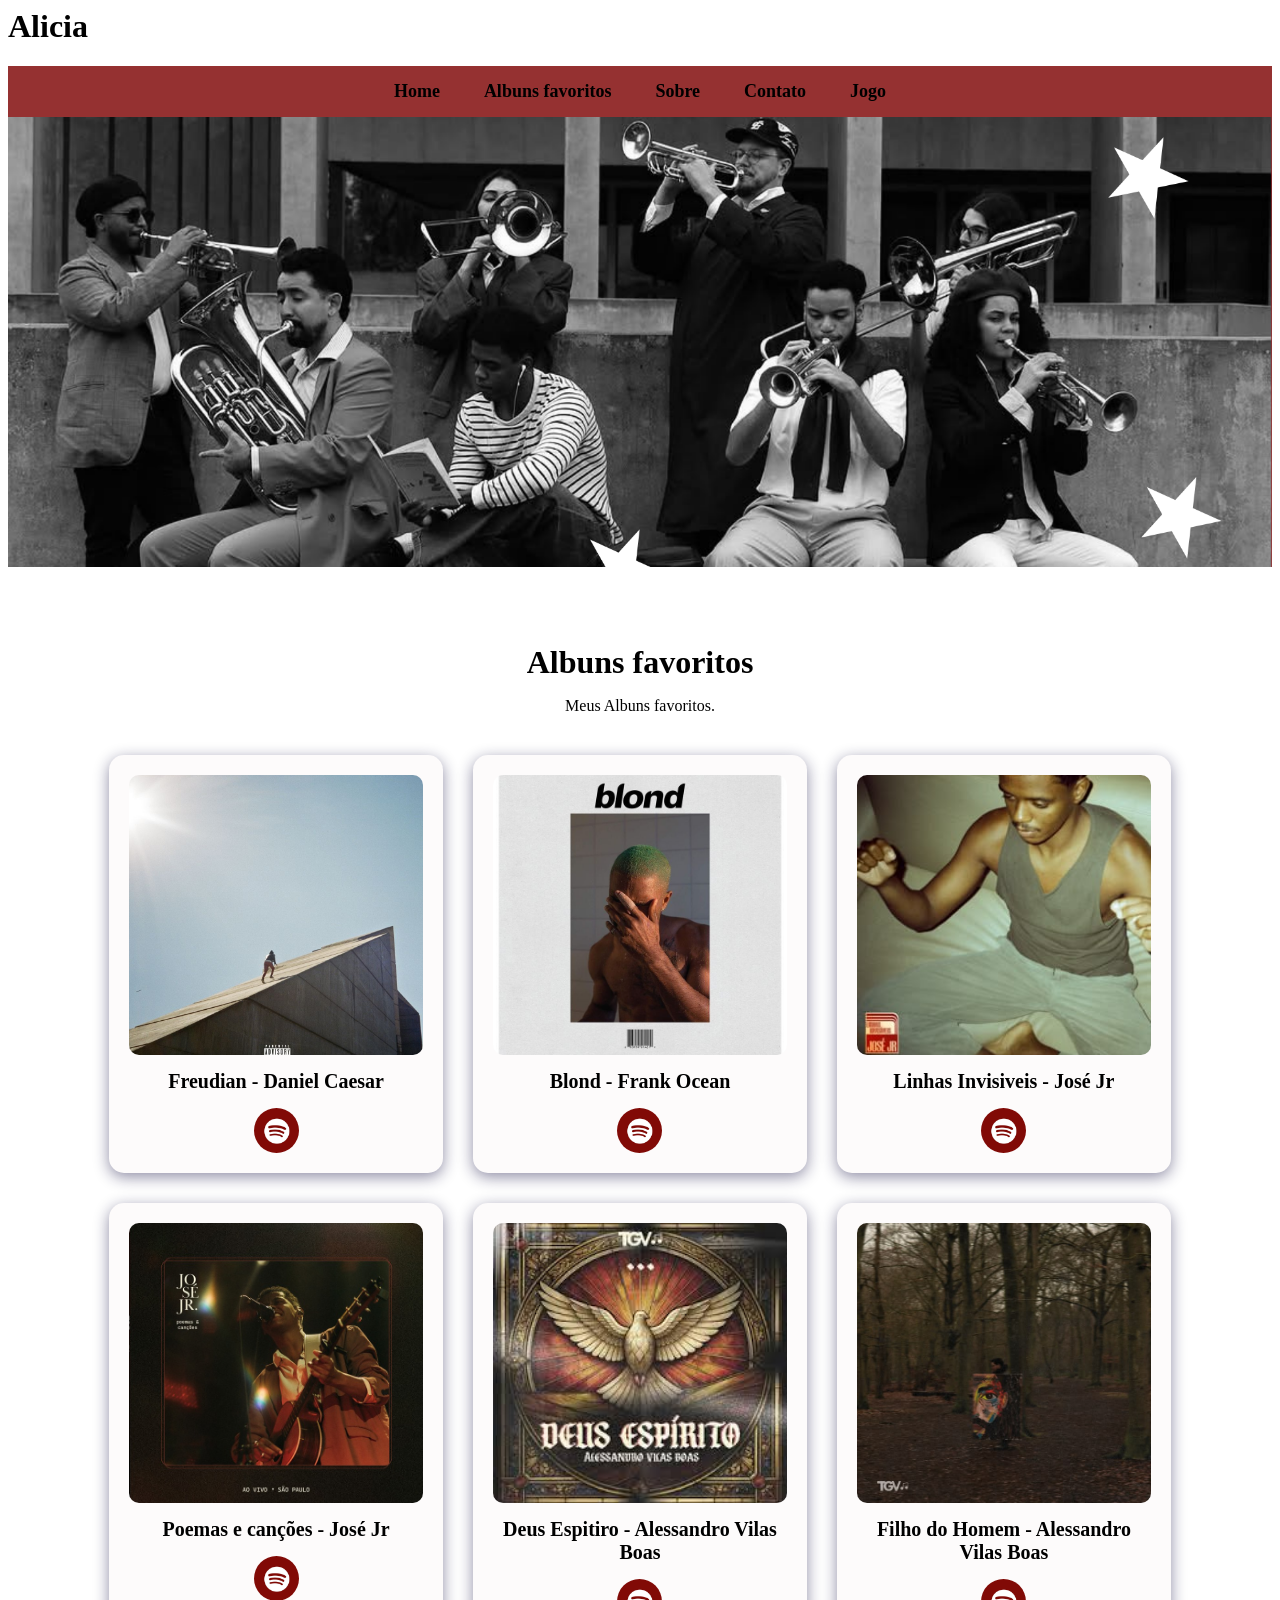
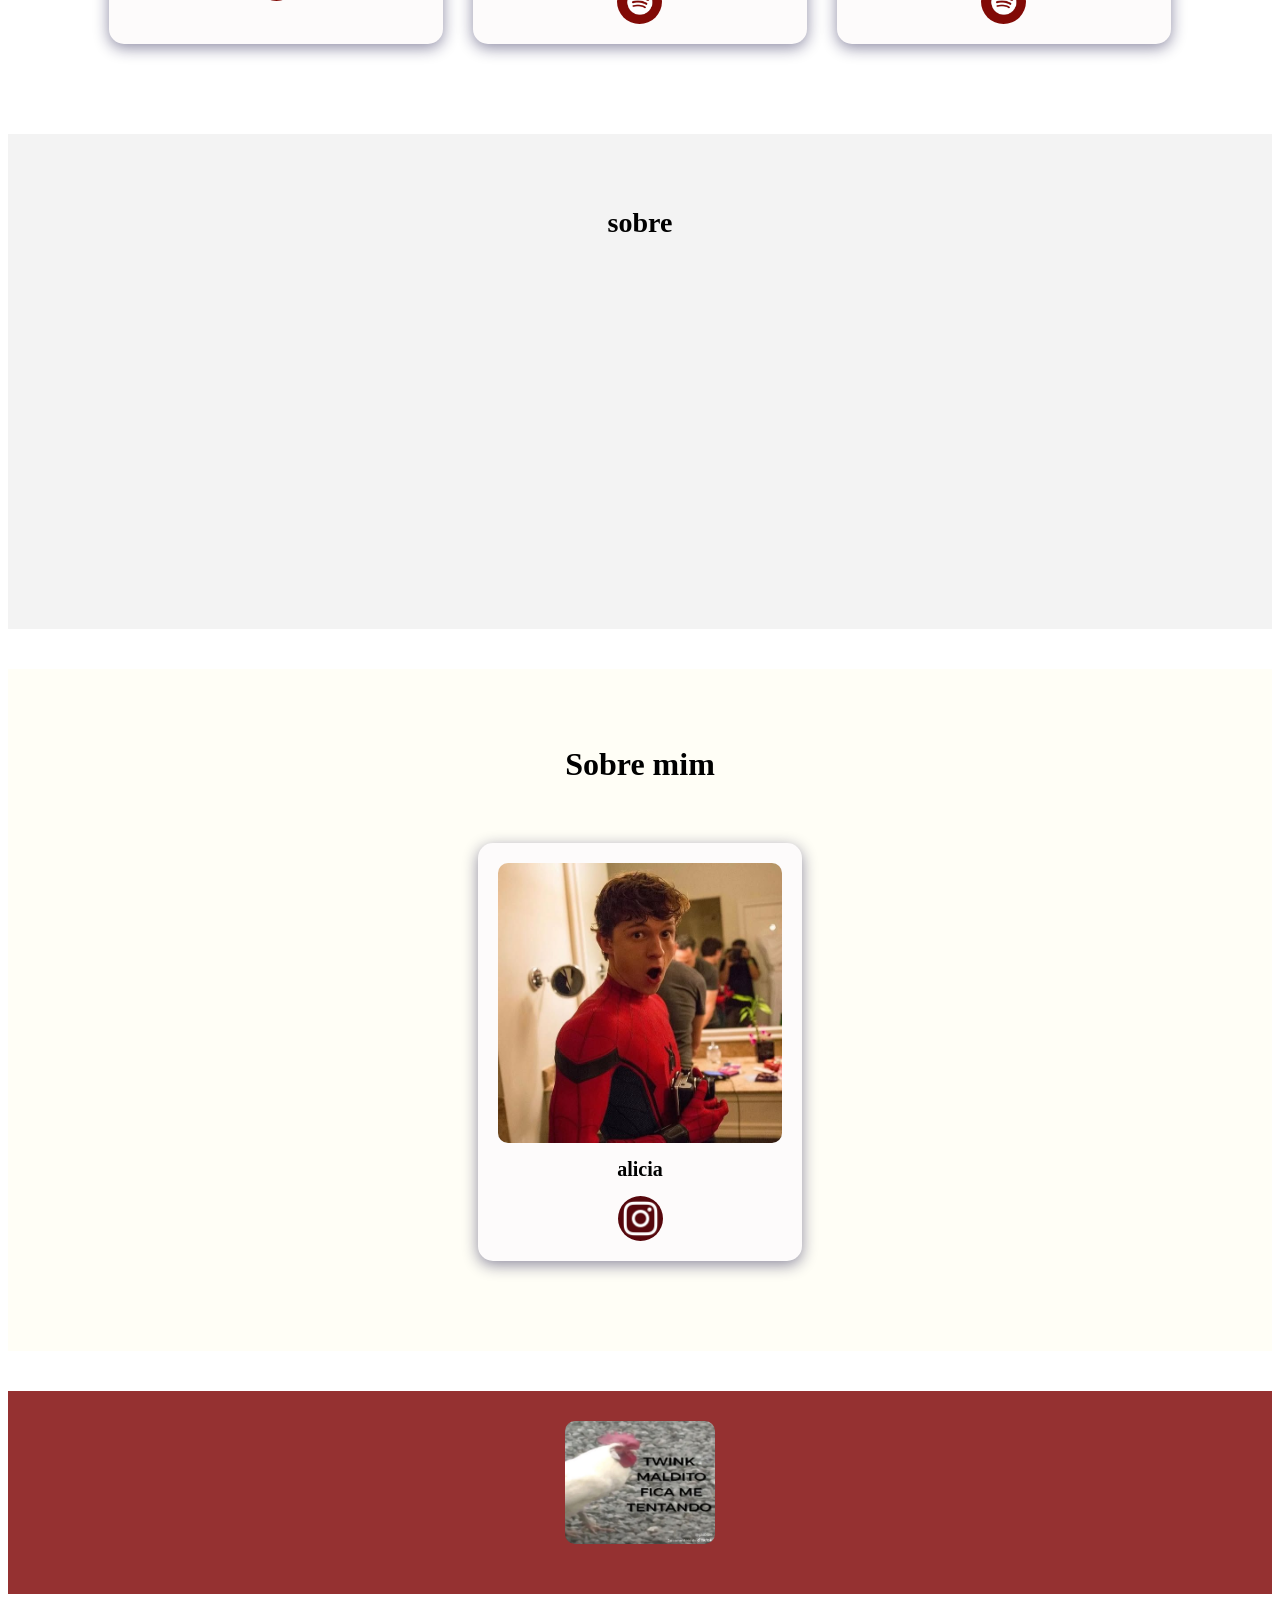
==== commit b7dd7e39: "07" ====
--- a/index.html
+++ b/index.html
@@ -47,7 +47,6 @@
 <!-- SEÇÃO FILMES -->
 <section class="estudante" id="personagens">
 
-     <h1 class="titulo_site">Alicia</h1>
 
 
     <h1 class="estudante_titulo">Albuns favoritos</h1>
@@ -60,7 +59,7 @@
         <div class="estudante-div">
 
             <img class="estudante-imagem" src="freudian.jpg"
-            alt="Kai Smith-Ninjago">
+            alt="Daniel Caesar">
 
             <h3 class="estudante-nome">Freudian - Daniel Caesar</h3>
 
@@ -76,7 +75,7 @@
         <div class="estudante-div">
 
             <img class="estudante-imagem" src="blond.jpg"
-            alt="Spider Man 2012">
+            alt="Frank Ocean2">
 
             <h3 class="estudante-nome">Blond - Frank Ocean</h3>
 
@@ -92,7 +91,7 @@
         <div class="estudante-div">
 
             <img class="estudante-imagem" src="linhas.invisiveis.jpg"
-            alt="maka albarn">
+            alt="José Jr">
 
             <h3 class="estudante-nome">Linhas Invisiveis - José Jr</h3>
 
@@ -108,7 +107,7 @@
         <div class="estudante-div">
 
             <img class="estudante-imagem" src="poemas e cançoes.png"
-            alt="Coraline">
+            alt="José Jr">
 
             <h3 class="estudante-nome">Poemas e canções - José Jr</h3>
 
@@ -124,7 +123,7 @@
         <div class="estudante-div">
 
             <img class="estudante-imagem" src="images.jpeg"
-            alt="Piratas do Caribe">
+            alt="Alessandro Vilas Boas">
 
             <h3 class="estudante-nome">Deus Espitiro - Alessandro Vilas Boas</h3>
 
@@ -140,7 +139,7 @@
         <div class="estudante-div">
 
             <img class="estudante-imagem" src="Deusdepaz.jpg"
-            alt="Valente">
+            alt="Alessandro Vilas Boas">
 
             <h3 class="estudante-nome">Filho do Homem - Alessandro Vilas Boas</h3>
 
